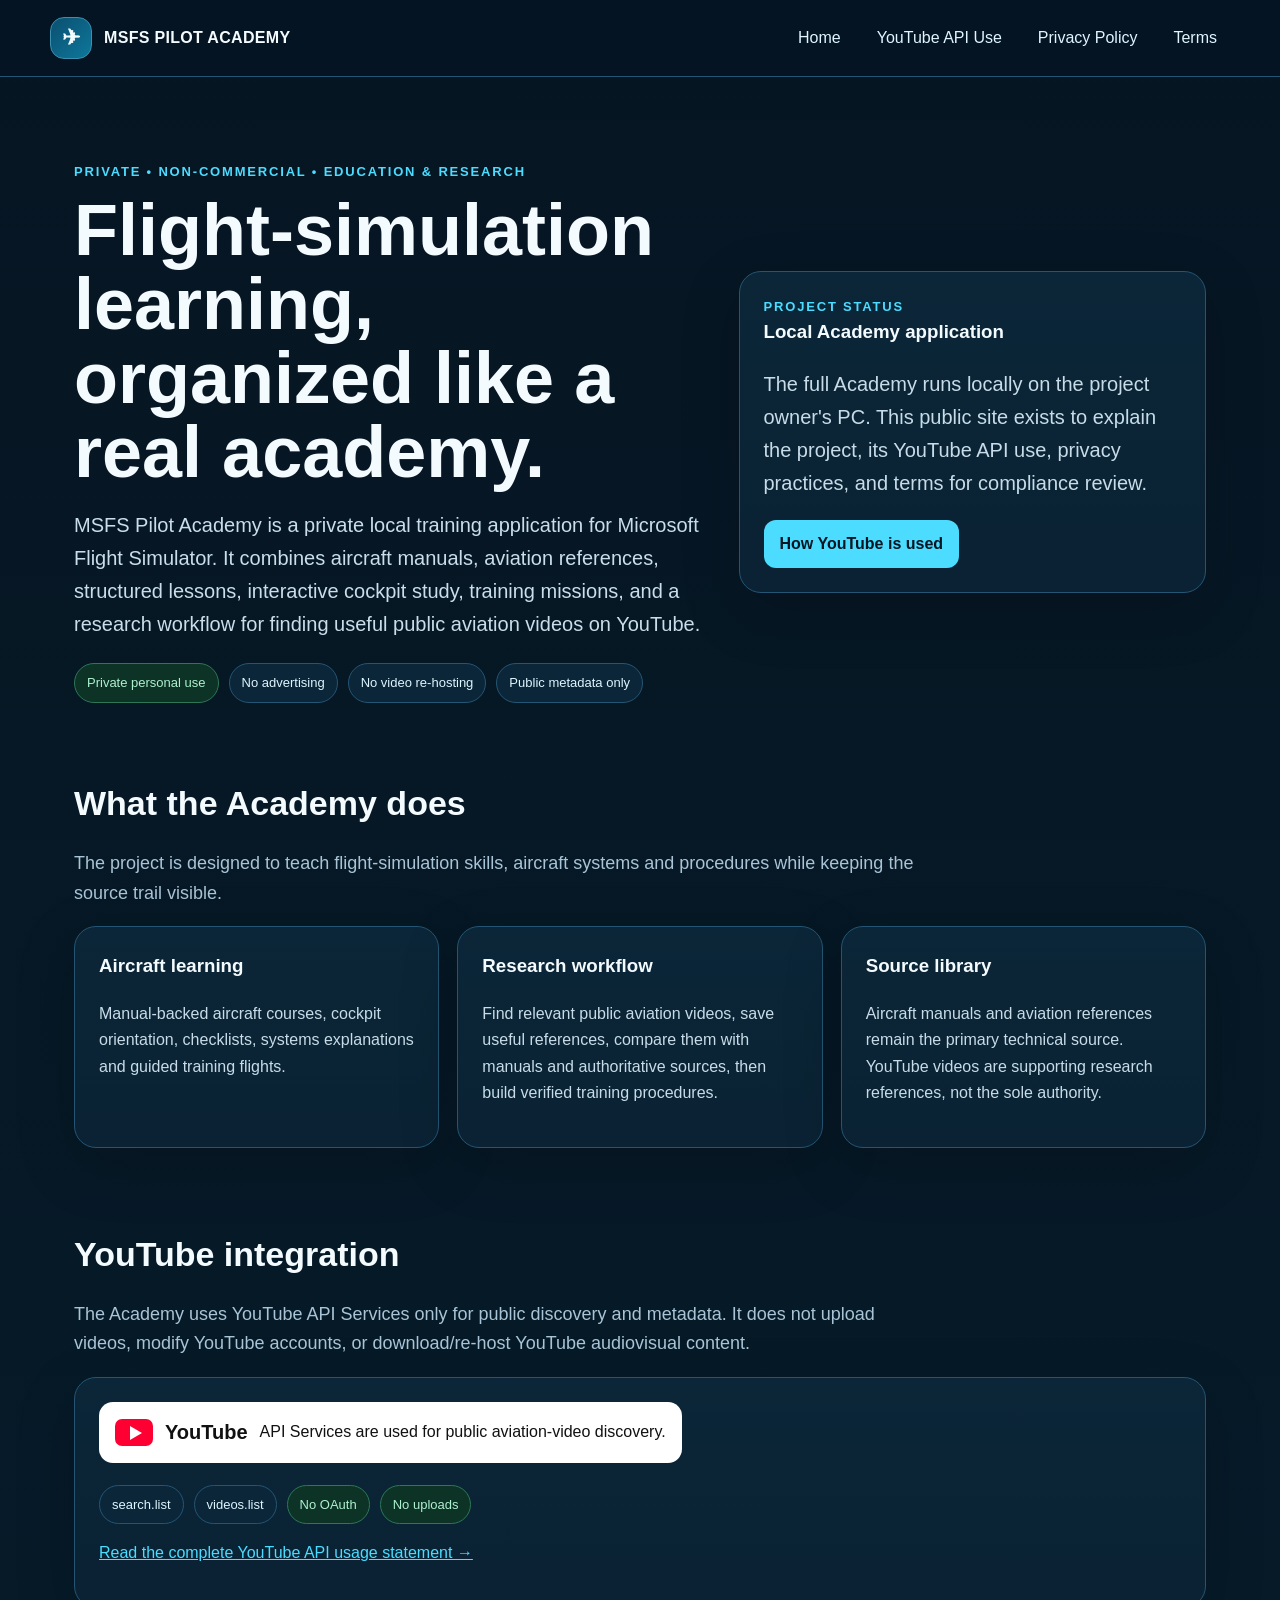
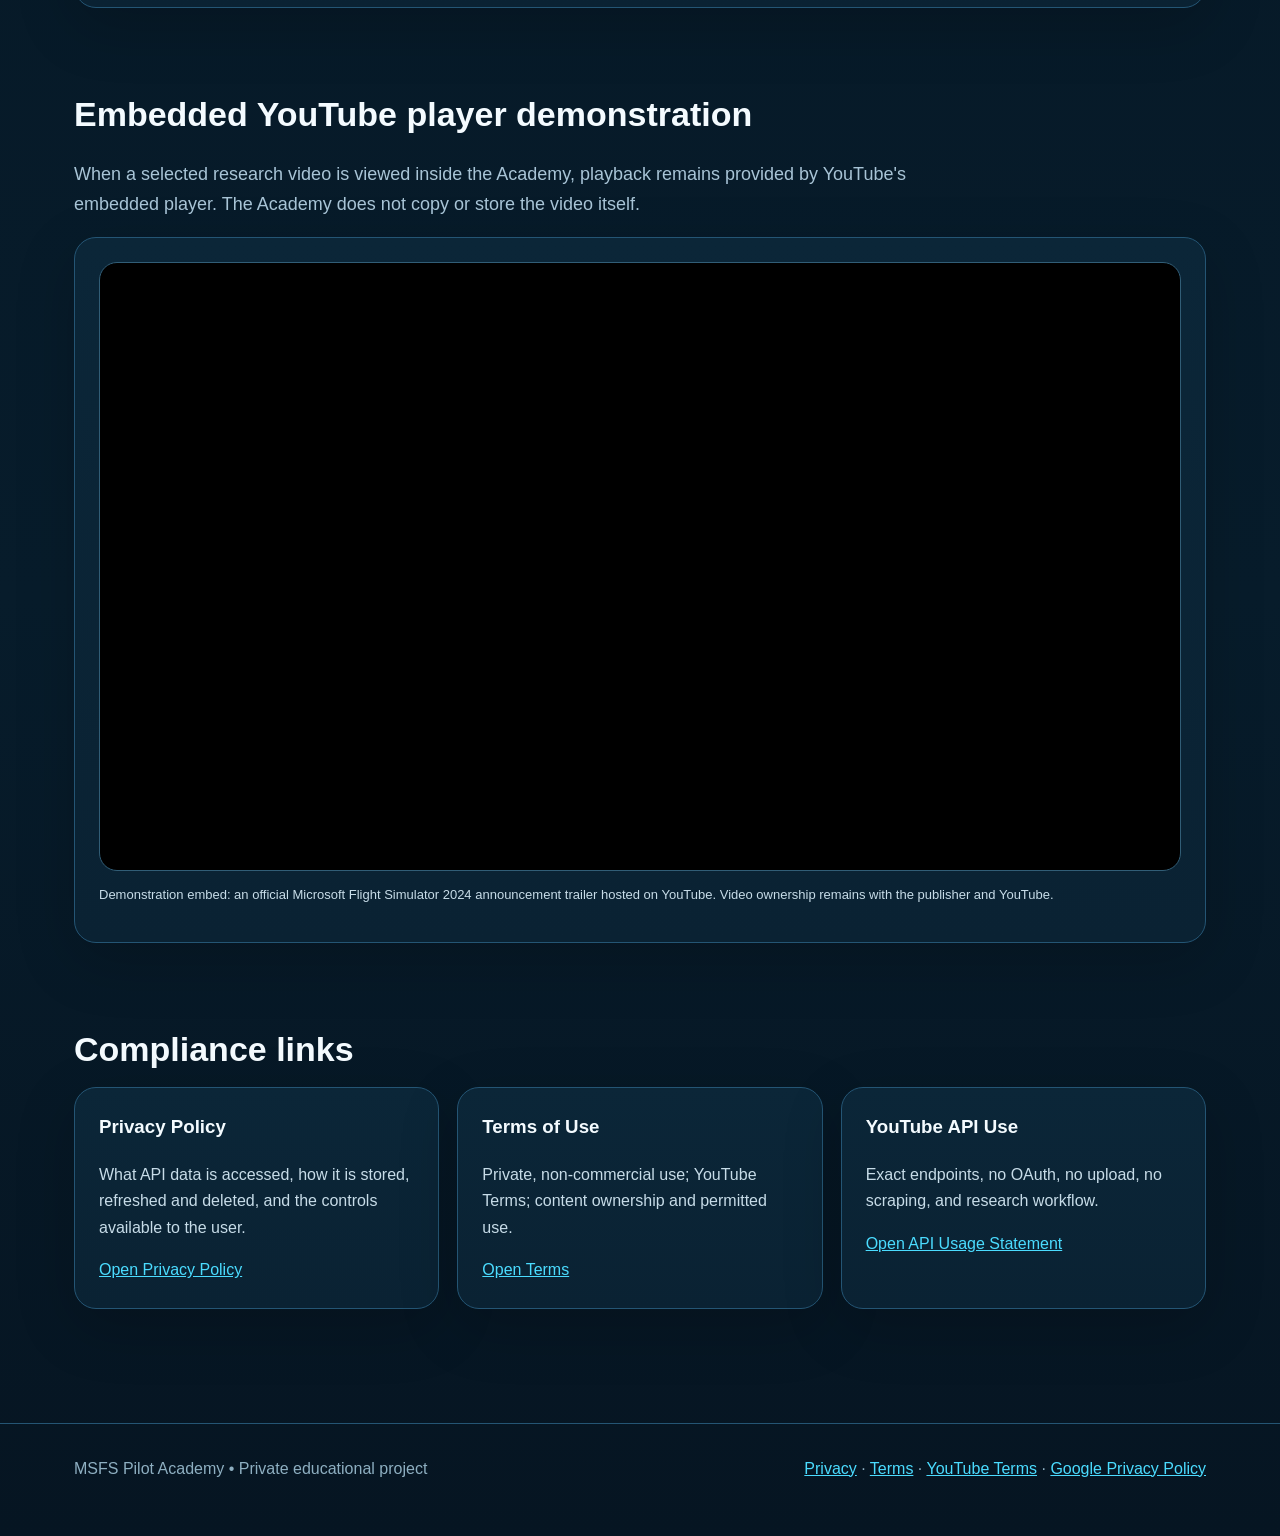
==== index.html @ b1ee17ab "Initial MSFS Pilot Academy compliance site" ====
<!doctype html><html lang="en"><head><meta charset="utf-8"><meta name="viewport" content="width=device-width,initial-scale=1"><title>MSFS Pilot Academy - Private Flight Simulation Training Project</title><meta name="description" content="MSFS Pilot Academy is a private, non-commercial flight-simulation education and research project."><link rel="stylesheet" href="assets/style.css"></head><body>
<header class="topbar"><div class="wrap nav"><div class="brand"><div class="brandmark">✈</div><div>MSFS PILOT ACADEMY</div></div><nav class="navlinks"><a href="index.html">Home</a><a href="api-usage.html">YouTube API Use</a><a href="privacy.html">Privacy Policy</a><a href="terms.html">Terms</a></nav></div></header>
<main><section class="hero"><div class="wrap heroGrid"><div><div class="eyebrow">Private • Non-commercial • Education & Research</div><h1>Flight-simulation learning, organized like a real academy.</h1><p>MSFS Pilot Academy is a private local training application for Microsoft Flight Simulator. It combines aircraft manuals, aviation references, structured lessons, interactive cockpit study, training missions, and a research workflow for finding useful public aviation videos on YouTube.</p><div class="badges"><span class="badge good">Private personal use</span><span class="badge">No advertising</span><span class="badge">No video re-hosting</span><span class="badge">Public metadata only</span></div></div><div class="card"><div class="eyebrow">PROJECT STATUS</div><h3>Local Academy application</h3><p>The full Academy runs locally on the project owner's PC. This public site exists to explain the project, its YouTube API use, privacy practices, and terms for compliance review.</p><a class="button" href="api-usage.html">How YouTube is used</a></div></div></section>
<section class="section"><div class="wrap"><h2>What the Academy does</h2><p class="sectionLead">The project is designed to teach flight-simulation skills, aircraft systems and procedures while keeping the source trail visible.</p><div class="grid3"><div class="card"><h3>Aircraft learning</h3><p>Manual-backed aircraft courses, cockpit orientation, checklists, systems explanations and guided training flights.</p></div><div class="card"><h3>Research workflow</h3><p>Find relevant public aviation videos, save useful references, compare them with manuals and authoritative sources, then build verified training procedures.</p></div><div class="card"><h3>Source library</h3><p>Aircraft manuals and aviation references remain the primary technical source. YouTube videos are supporting research references, not the sole authority.</p></div></div></div></section>
<section class="section"><div class="wrap"><h2>YouTube integration</h2><p class="sectionLead">The Academy uses YouTube API Services only for public discovery and metadata. It does not upload videos, modify YouTube accounts, or download/re-host YouTube audiovisual content.</p><div class="card"><div class="ytbrand"><span class="play" aria-hidden="true"></span><b>YouTube</b><span>API Services are used for public aviation-video discovery.</span></div><div class="badges"><span class="badge">search.list</span><span class="badge">videos.list</span><span class="badge good">No OAuth</span><span class="badge good">No uploads</span></div><p><a href="api-usage.html">Read the complete YouTube API usage statement →</a></p></div></div></section>
<section class="section"><div class="wrap"><h2>Embedded YouTube player demonstration</h2><p class="sectionLead">When a selected research video is viewed inside the Academy, playback remains provided by YouTube's embedded player. The Academy does not copy or store the video itself.</p><div class="card"><div class="playerWrap"><iframe src="https://www.youtube-nocookie.com/embed/p3xp-SnZDoY" title="YouTube embedded player demonstration" allow="accelerometer; autoplay; clipboard-write; encrypted-media; gyroscope; picture-in-picture; web-share" allowfullscreen></iframe></div><p class="small">Demonstration embed: an official Microsoft Flight Simulator 2024 announcement trailer hosted on YouTube. Video ownership remains with the publisher and YouTube.</p></div></div></section>
<section class="section"><div class="wrap"><h2>Compliance links</h2><div class="grid3"><div class="card"><h3>Privacy Policy</h3><p>What API data is accessed, how it is stored, refreshed and deleted, and the controls available to the user.</p><a href="privacy.html">Open Privacy Policy</a></div><div class="card"><h3>Terms of Use</h3><p>Private, non-commercial use; YouTube Terms; content ownership and permitted use.</p><a href="terms.html">Open Terms</a></div><div class="card"><h3>YouTube API Use</h3><p>Exact endpoints, no OAuth, no upload, no scraping, and research workflow.</p><a href="api-usage.html">Open API Usage Statement</a></div></div></div></section></main>
<footer class="footer"><div class="wrap footerGrid"><div>MSFS Pilot Academy • Private educational project</div><div><a href="privacy.html">Privacy</a> · <a href="terms.html">Terms</a> · <a href="https://www.youtube.com/t/terms">YouTube Terms</a> · <a href="https://policies.google.com/privacy">Google Privacy Policy</a></div></div></footer>
</body></html>
---- assets/style.css ----
:root{--bg:#061522;--panel:#0b2638;--panel2:#0e3148;--line:#245574;--text:#f4fbff;--muted:#a8c4d6;--cyan:#4bdcff;--green:#72e6aa;--gold:#ffd36d;--danger:#ff9d88}
*{box-sizing:border-box}html{scroll-behavior:smooth}body{margin:0;background:linear-gradient(180deg,#061522,#071c2b 70%,#061522);color:var(--text);font-family:Segoe UI,Arial,sans-serif;line-height:1.65}a{color:var(--cyan)}.wrap{max-width:1180px;margin:auto;padding:0 24px}.topbar{position:sticky;top:0;z-index:20;background:rgba(6,21,34,.94);backdrop-filter:blur(10px);border-bottom:1px solid var(--line)}.nav{display:flex;align-items:center;justify-content:space-between;gap:18px;padding:16px 0}.brand{display:flex;align-items:center;gap:12px;font-weight:800;letter-spacing:.02em}.brandmark{width:42px;height:42px;border-radius:14px;background:linear-gradient(135deg,#0b4f70,#0d789b);display:grid;place-items:center;border:1px solid #3b90b2;font-size:22px}.navlinks{display:flex;gap:10px;flex-wrap:wrap}.navlinks a{color:#dff5ff;text-decoration:none;padding:8px 12px;border-radius:999px;border:1px solid transparent}.navlinks a:hover{border-color:var(--line);background:#0b2638}.hero{padding:84px 0 48px}.heroGrid{display:grid;grid-template-columns:1.15fr .85fr;gap:32px;align-items:center}.eyebrow{color:var(--cyan);font-size:13px;letter-spacing:.14em;text-transform:uppercase;font-weight:800}.hero h1{font-size:clamp(42px,6vw,72px);line-height:1.03;margin:10px 0 18px}.hero p{font-size:20px;color:#c9deea;max-width:760px}.badges{display:flex;gap:10px;flex-wrap:wrap;margin-top:22px}.badge{padding:8px 12px;border:1px solid var(--line);border-radius:999px;background:#0b2638;color:#dff5ff;font-size:13px}.badge.good{border-color:#2d7757;background:#0d3226;color:#aef1cf}.card{background:linear-gradient(180deg,var(--panel),#0a2233);border:1px solid var(--line);border-radius:22px;padding:24px;box-shadow:0 18px 60px rgba(0,0,0,.18)}.grid3{display:grid;grid-template-columns:repeat(3,1fr);gap:18px}.section{padding:24px 0 54px}.section h2{font-size:34px;margin:0 0 10px}.sectionLead{color:var(--muted);font-size:18px;max-width:850px}.card h3{margin-top:0}.card p,.card li{color:#c7dce8}.steps{counter-reset:step;display:grid;gap:14px}.step{display:grid;grid-template-columns:52px 1fr;gap:14px;align-items:start}.step:before{counter-increment:step;content:counter(step);width:42px;height:42px;border-radius:50%;display:grid;place-items:center;background:#10364d;border:1px solid #347695;color:var(--cyan);font-weight:900}.ytBox{padding:18px;border-radius:18px;background:#0a2030;border:1px solid #2d5974}.playerWrap{aspect-ratio:16/9;border-radius:18px;overflow:hidden;border:1px solid #315d76;background:#000}.playerWrap iframe{width:100%;height:100%;border:0}.notice{border-left:4px solid var(--gold);background:#2c2412;padding:14px 16px;border-radius:12px;color:#ffefbd}.goodbox{border-left-color:var(--green);background:#0d2f24}.footer{margin-top:60px;border-top:1px solid var(--line);padding:32px 0 54px;color:#8eafc1}.footerGrid{display:flex;justify-content:space-between;gap:20px;flex-wrap:wrap}.legal h1{font-size:46px;margin-bottom:8px}.legal h2{margin-top:34px}.legal p,.legal li{color:#c9deea}.legal strong{color:#fff}.toc{display:grid;gap:8px;padding:16px 18px;background:#0b2638;border:1px solid var(--line);border-radius:18px}.toc a{text-decoration:none}.table{width:100%;border-collapse:collapse}.table th,.table td{padding:12px;border-bottom:1px solid #21475f;text-align:left;vertical-align:top}.table th{color:#8ee8ff}.small{font-size:13px;color:#8eafc1}.placeholder{display:inline-block;background:#3a2416;color:#ffd8a8;border:1px solid #845a33;border-radius:8px;padding:2px 8px;font-weight:700}.button{display:inline-block;text-decoration:none;color:#061522;background:var(--cyan);padding:11px 16px;border-radius:12px;font-weight:800;margin-right:10px}.button.secondary{color:#e9f8ff;background:#102f43;border:1px solid #2b6482}.ytbrand{display:flex;gap:12px;align-items:center;padding:14px 16px;background:#fff;color:#111;border-radius:14px;width:max-content;max-width:100%}.play{width:38px;height:27px;border-radius:7px;background:#ff0033;position:relative}.play:after{content:"";position:absolute;left:15px;top:7px;border-left:12px solid white;border-top:7px solid transparent;border-bottom:7px solid transparent}.ytbrand b{font-family:Arial,sans-serif;font-size:20px}.checklist li{margin:8px 0}@media(max-width:850px){.heroGrid,.grid3{grid-template-columns:1fr}.nav{align-items:flex-start;flex-direction:column}.hero{padding-top:46px}.hero h1{font-size:46px}}
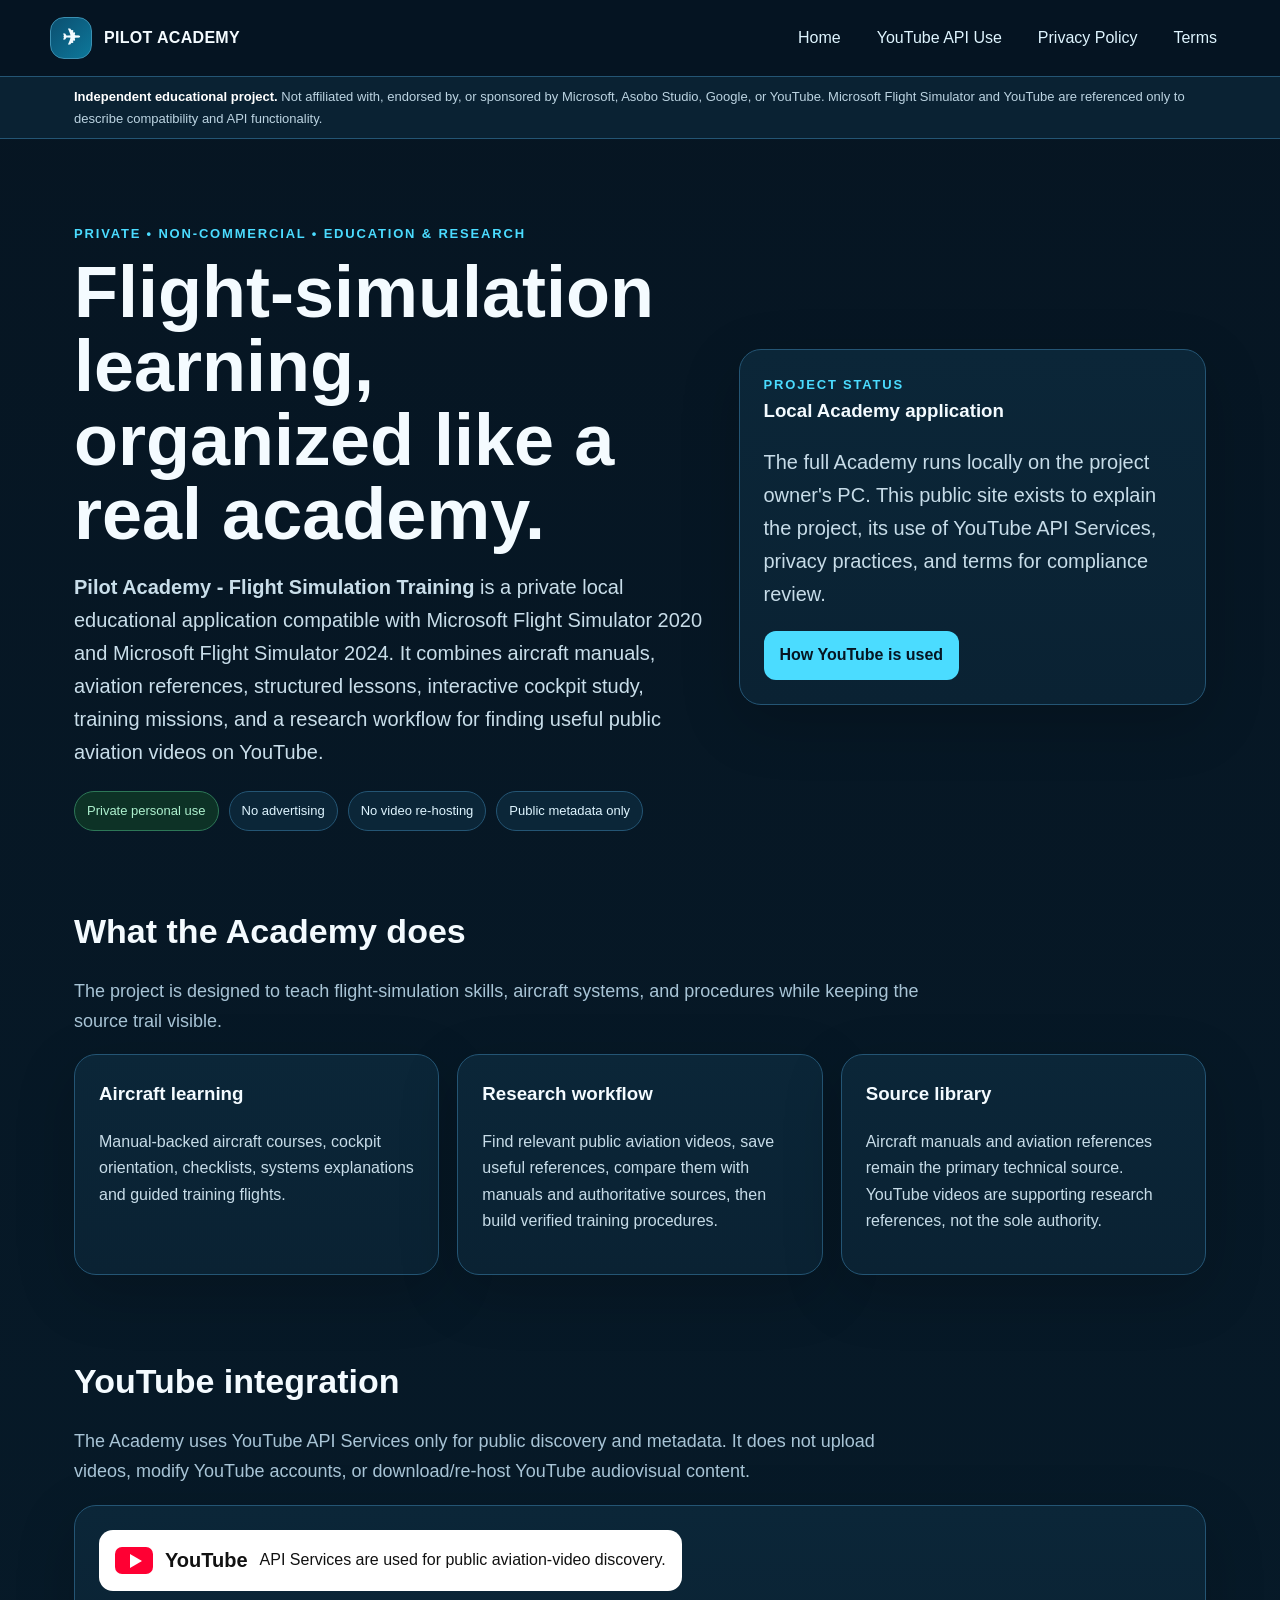
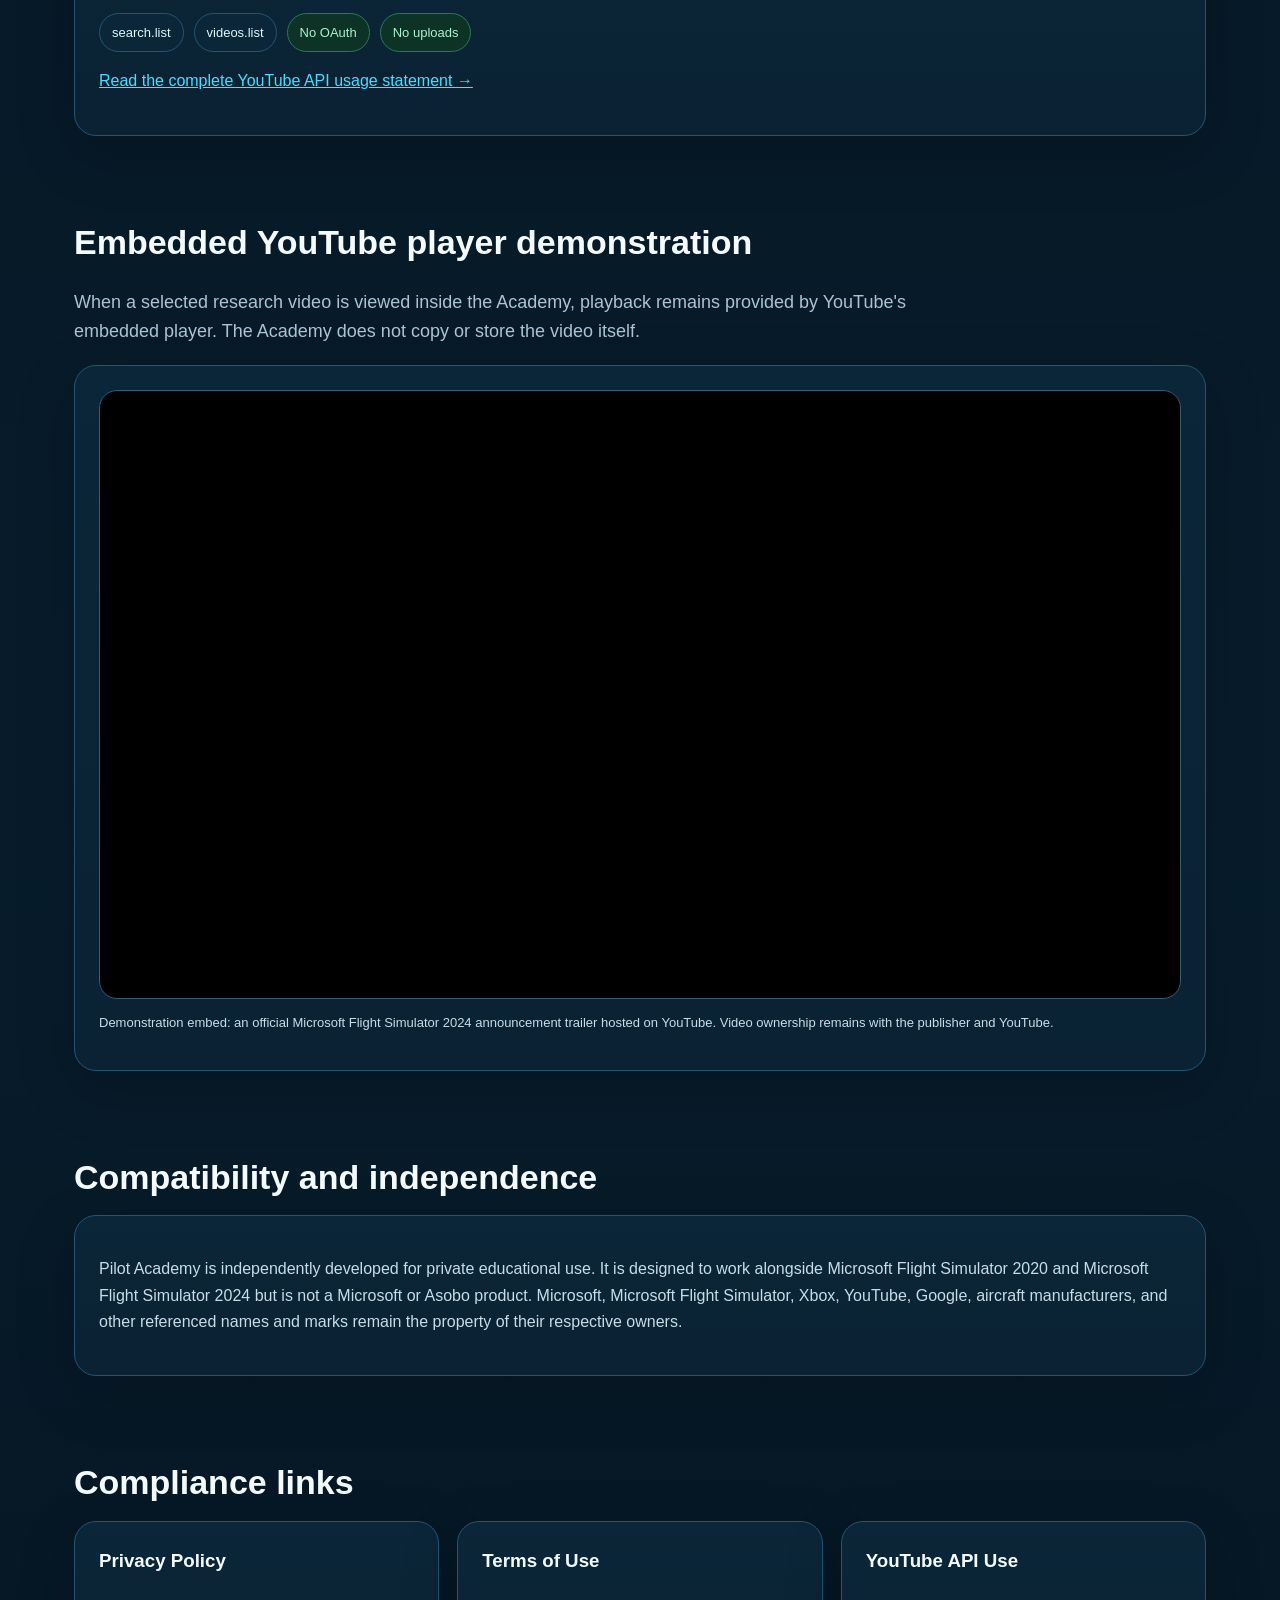
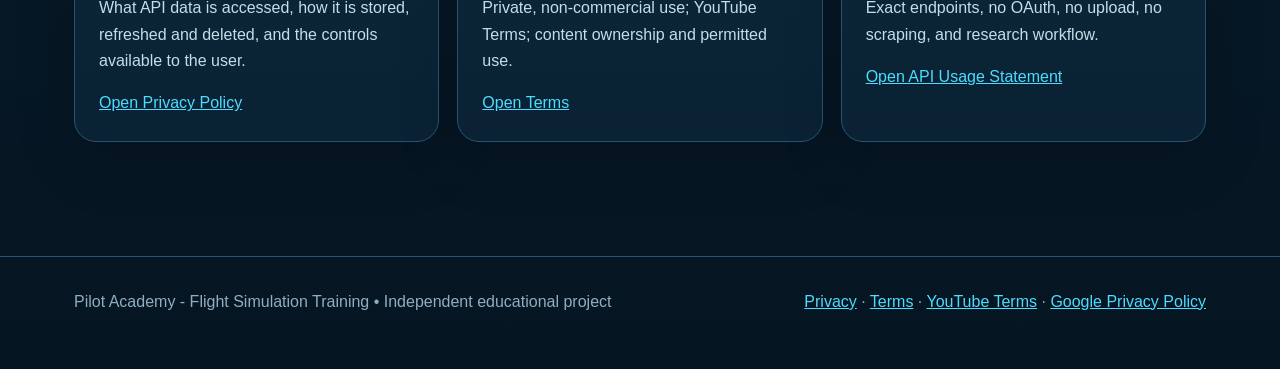
==== commit a142d383: "Pilot_Academy_Compliance_Site_v1_1" ====
--- a/index.html
+++ b/index.html
@@ -1,9 +1,11 @@
-<!doctype html><html lang="en"><head><meta charset="utf-8"><meta name="viewport" content="width=device-width,initial-scale=1"><title>MSFS Pilot Academy - Private Flight Simulation Training Project</title><meta name="description" content="MSFS Pilot Academy is a private, non-commercial flight-simulation education and research project."><link rel="stylesheet" href="assets/style.css"></head><body>
-<header class="topbar"><div class="wrap nav"><div class="brand"><div class="brandmark">✈</div><div>MSFS PILOT ACADEMY</div></div><nav class="navlinks"><a href="index.html">Home</a><a href="api-usage.html">YouTube API Use</a><a href="privacy.html">Privacy Policy</a><a href="terms.html">Terms</a></nav></div></header>
-<main><section class="hero"><div class="wrap heroGrid"><div><div class="eyebrow">Private • Non-commercial • Education & Research</div><h1>Flight-simulation learning, organized like a real academy.</h1><p>MSFS Pilot Academy is a private local training application for Microsoft Flight Simulator. It combines aircraft manuals, aviation references, structured lessons, interactive cockpit study, training missions, and a research workflow for finding useful public aviation videos on YouTube.</p><div class="badges"><span class="badge good">Private personal use</span><span class="badge">No advertising</span><span class="badge">No video re-hosting</span><span class="badge">Public metadata only</span></div></div><div class="card"><div class="eyebrow">PROJECT STATUS</div><h3>Local Academy application</h3><p>The full Academy runs locally on the project owner's PC. This public site exists to explain the project, its YouTube API use, privacy practices, and terms for compliance review.</p><a class="button" href="api-usage.html">How YouTube is used</a></div></div></section>
-<section class="section"><div class="wrap"><h2>What the Academy does</h2><p class="sectionLead">The project is designed to teach flight-simulation skills, aircraft systems and procedures while keeping the source trail visible.</p><div class="grid3"><div class="card"><h3>Aircraft learning</h3><p>Manual-backed aircraft courses, cockpit orientation, checklists, systems explanations and guided training flights.</p></div><div class="card"><h3>Research workflow</h3><p>Find relevant public aviation videos, save useful references, compare them with manuals and authoritative sources, then build verified training procedures.</p></div><div class="card"><h3>Source library</h3><p>Aircraft manuals and aviation references remain the primary technical source. YouTube videos are supporting research references, not the sole authority.</p></div></div></div></section>
+<!doctype html><html lang="en"><head><meta charset="utf-8"><meta name="viewport" content="width=device-width,initial-scale=1"><title>Pilot Academy - Flight Simulation Training</title><meta name="description" content="Pilot Academy is a private, non-commercial flight-simulation education and research project compatible with Microsoft Flight Simulator 2020 and 2024."><link rel="stylesheet" href="assets/style.css"></head><body>
+<header class="topbar"><div class="wrap nav"><div class="brand"><div class="brandmark">✈</div><div>PILOT ACADEMY</div></div><nav class="navlinks"><a href="index.html">Home</a><a href="api-usage.html">YouTube API Use</a><a href="privacy.html">Privacy Policy</a><a href="terms.html">Terms</a></nav></div></header>
+<div class="legalStrip"><div class="wrap"><strong>Independent educational project.</strong> Not affiliated with, endorsed by, or sponsored by Microsoft, Asobo Studio, Google, or YouTube. Microsoft Flight Simulator and YouTube are referenced only to describe compatibility and API functionality.</div></div>
+<main><section class="hero"><div class="wrap heroGrid"><div><div class="eyebrow">Private • Non-commercial • Education & Research</div><h1>Flight-simulation learning, organized like a real academy.</h1><p><strong>Pilot Academy - Flight Simulation Training</strong> is a private local educational application compatible with Microsoft Flight Simulator 2020 and Microsoft Flight Simulator 2024. It combines aircraft manuals, aviation references, structured lessons, interactive cockpit study, training missions, and a research workflow for finding useful public aviation videos on YouTube.</p><div class="badges"><span class="badge good">Private personal use</span><span class="badge">No advertising</span><span class="badge">No video re-hosting</span><span class="badge">Public metadata only</span></div></div><div class="card"><div class="eyebrow">PROJECT STATUS</div><h3>Local Academy application</h3><p>The full Academy runs locally on the project owner's PC. This public site exists to explain the project, its use of YouTube API Services, privacy practices, and terms for compliance review.</p><a class="button" href="api-usage.html">How YouTube is used</a></div></div></section>
+<section class="section"><div class="wrap"><h2>What the Academy does</h2><p class="sectionLead">The project is designed to teach flight-simulation skills, aircraft systems, and procedures while keeping the source trail visible.</p><div class="grid3"><div class="card"><h3>Aircraft learning</h3><p>Manual-backed aircraft courses, cockpit orientation, checklists, systems explanations and guided training flights.</p></div><div class="card"><h3>Research workflow</h3><p>Find relevant public aviation videos, save useful references, compare them with manuals and authoritative sources, then build verified training procedures.</p></div><div class="card"><h3>Source library</h3><p>Aircraft manuals and aviation references remain the primary technical source. YouTube videos are supporting research references, not the sole authority.</p></div></div></div></section>
 <section class="section"><div class="wrap"><h2>YouTube integration</h2><p class="sectionLead">The Academy uses YouTube API Services only for public discovery and metadata. It does not upload videos, modify YouTube accounts, or download/re-host YouTube audiovisual content.</p><div class="card"><div class="ytbrand"><span class="play" aria-hidden="true"></span><b>YouTube</b><span>API Services are used for public aviation-video discovery.</span></div><div class="badges"><span class="badge">search.list</span><span class="badge">videos.list</span><span class="badge good">No OAuth</span><span class="badge good">No uploads</span></div><p><a href="api-usage.html">Read the complete YouTube API usage statement →</a></p></div></div></section>
 <section class="section"><div class="wrap"><h2>Embedded YouTube player demonstration</h2><p class="sectionLead">When a selected research video is viewed inside the Academy, playback remains provided by YouTube's embedded player. The Academy does not copy or store the video itself.</p><div class="card"><div class="playerWrap"><iframe src="https://www.youtube-nocookie.com/embed/p3xp-SnZDoY" title="YouTube embedded player demonstration" allow="accelerometer; autoplay; clipboard-write; encrypted-media; gyroscope; picture-in-picture; web-share" allowfullscreen></iframe></div><p class="small">Demonstration embed: an official Microsoft Flight Simulator 2024 announcement trailer hosted on YouTube. Video ownership remains with the publisher and YouTube.</p></div></div></section>
+<section class="section"><div class="wrap"><h2>Compatibility and independence</h2><div class="card"><p>Pilot Academy is independently developed for private educational use. It is designed to work alongside Microsoft Flight Simulator 2020 and Microsoft Flight Simulator 2024 but is not a Microsoft or Asobo product. Microsoft, Microsoft Flight Simulator, Xbox, YouTube, Google, aircraft manufacturers, and other referenced names and marks remain the property of their respective owners.</p></div></div></section>
 <section class="section"><div class="wrap"><h2>Compliance links</h2><div class="grid3"><div class="card"><h3>Privacy Policy</h3><p>What API data is accessed, how it is stored, refreshed and deleted, and the controls available to the user.</p><a href="privacy.html">Open Privacy Policy</a></div><div class="card"><h3>Terms of Use</h3><p>Private, non-commercial use; YouTube Terms; content ownership and permitted use.</p><a href="terms.html">Open Terms</a></div><div class="card"><h3>YouTube API Use</h3><p>Exact endpoints, no OAuth, no upload, no scraping, and research workflow.</p><a href="api-usage.html">Open API Usage Statement</a></div></div></div></section></main>
-<footer class="footer"><div class="wrap footerGrid"><div>MSFS Pilot Academy • Private educational project</div><div><a href="privacy.html">Privacy</a> · <a href="terms.html">Terms</a> · <a href="https://www.youtube.com/t/terms">YouTube Terms</a> · <a href="https://policies.google.com/privacy">Google Privacy Policy</a></div></div></footer>
+<footer class="footer"><div class="wrap footerGrid"><div>Pilot Academy - Flight Simulation Training • Independent educational project</div><div><a href="privacy.html">Privacy</a> · <a href="terms.html">Terms</a> · <a href="https://www.youtube.com/t/terms">YouTube Terms</a> · <a href="https://policies.google.com/privacy">Google Privacy Policy</a></div></div></footer>
 </body></html>
--- a/assets/style.css
+++ b/assets/style.css
@@ -1,2 +1,3 @@
 :root{--bg:#061522;--panel:#0b2638;--panel2:#0e3148;--line:#245574;--text:#f4fbff;--muted:#a8c4d6;--cyan:#4bdcff;--green:#72e6aa;--gold:#ffd36d;--danger:#ff9d88}
 *{box-sizing:border-box}html{scroll-behavior:smooth}body{margin:0;background:linear-gradient(180deg,#061522,#071c2b 70%,#061522);color:var(--text);font-family:Segoe UI,Arial,sans-serif;line-height:1.65}a{color:var(--cyan)}.wrap{max-width:1180px;margin:auto;padding:0 24px}.topbar{position:sticky;top:0;z-index:20;background:rgba(6,21,34,.94);backdrop-filter:blur(10px);border-bottom:1px solid var(--line)}.nav{display:flex;align-items:center;justify-content:space-between;gap:18px;padding:16px 0}.brand{display:flex;align-items:center;gap:12px;font-weight:800;letter-spacing:.02em}.brandmark{width:42px;height:42px;border-radius:14px;background:linear-gradient(135deg,#0b4f70,#0d789b);display:grid;place-items:center;border:1px solid #3b90b2;font-size:22px}.navlinks{display:flex;gap:10px;flex-wrap:wrap}.navlinks a{color:#dff5ff;text-decoration:none;padding:8px 12px;border-radius:999px;border:1px solid transparent}.navlinks a:hover{border-color:var(--line);background:#0b2638}.hero{padding:84px 0 48px}.heroGrid{display:grid;grid-template-columns:1.15fr .85fr;gap:32px;align-items:center}.eyebrow{color:var(--cyan);font-size:13px;letter-spacing:.14em;text-transform:uppercase;font-weight:800}.hero h1{font-size:clamp(42px,6vw,72px);line-height:1.03;margin:10px 0 18px}.hero p{font-size:20px;color:#c9deea;max-width:760px}.badges{display:flex;gap:10px;flex-wrap:wrap;margin-top:22px}.badge{padding:8px 12px;border:1px solid var(--line);border-radius:999px;background:#0b2638;color:#dff5ff;font-size:13px}.badge.good{border-color:#2d7757;background:#0d3226;color:#aef1cf}.card{background:linear-gradient(180deg,var(--panel),#0a2233);border:1px solid var(--line);border-radius:22px;padding:24px;box-shadow:0 18px 60px rgba(0,0,0,.18)}.grid3{display:grid;grid-template-columns:repeat(3,1fr);gap:18px}.section{padding:24px 0 54px}.section h2{font-size:34px;margin:0 0 10px}.sectionLead{color:var(--muted);font-size:18px;max-width:850px}.card h3{margin-top:0}.card p,.card li{color:#c7dce8}.steps{counter-reset:step;display:grid;gap:14px}.step{display:grid;grid-template-columns:52px 1fr;gap:14px;align-items:start}.step:before{counter-increment:step;content:counter(step);width:42px;height:42px;border-radius:50%;display:grid;place-items:center;background:#10364d;border:1px solid #347695;color:var(--cyan);font-weight:900}.ytBox{padding:18px;border-radius:18px;background:#0a2030;border:1px solid #2d5974}.playerWrap{aspect-ratio:16/9;border-radius:18px;overflow:hidden;border:1px solid #315d76;background:#000}.playerWrap iframe{width:100%;height:100%;border:0}.notice{border-left:4px solid var(--gold);background:#2c2412;padding:14px 16px;border-radius:12px;color:#ffefbd}.goodbox{border-left-color:var(--green);background:#0d2f24}.footer{margin-top:60px;border-top:1px solid var(--line);padding:32px 0 54px;color:#8eafc1}.footerGrid{display:flex;justify-content:space-between;gap:20px;flex-wrap:wrap}.legal h1{font-size:46px;margin-bottom:8px}.legal h2{margin-top:34px}.legal p,.legal li{color:#c9deea}.legal strong{color:#fff}.toc{display:grid;gap:8px;padding:16px 18px;background:#0b2638;border:1px solid var(--line);border-radius:18px}.toc a{text-decoration:none}.table{width:100%;border-collapse:collapse}.table th,.table td{padding:12px;border-bottom:1px solid #21475f;text-align:left;vertical-align:top}.table th{color:#8ee8ff}.small{font-size:13px;color:#8eafc1}.placeholder{display:inline-block;background:#3a2416;color:#ffd8a8;border:1px solid #845a33;border-radius:8px;padding:2px 8px;font-weight:700}.button{display:inline-block;text-decoration:none;color:#061522;background:var(--cyan);padding:11px 16px;border-radius:12px;font-weight:800;margin-right:10px}.button.secondary{color:#e9f8ff;background:#102f43;border:1px solid #2b6482}.ytbrand{display:flex;gap:12px;align-items:center;padding:14px 16px;background:#fff;color:#111;border-radius:14px;width:max-content;max-width:100%}.play{width:38px;height:27px;border-radius:7px;background:#ff0033;position:relative}.play:after{content:"";position:absolute;left:15px;top:7px;border-left:12px solid white;border-top:7px solid transparent;border-bottom:7px solid transparent}.ytbrand b{font-family:Arial,sans-serif;font-size:20px}.checklist li{margin:8px 0}@media(max-width:850px){.heroGrid,.grid3{grid-template-columns:1fr}.nav{align-items:flex-start;flex-direction:column}.hero{padding-top:46px}.hero h1{font-size:46px}}
+.legalStrip{background:#0a2233;border-bottom:1px solid var(--line);color:#bcd4e2;font-size:13px;padding:9px 0}.legalStrip strong{color:#fff}
